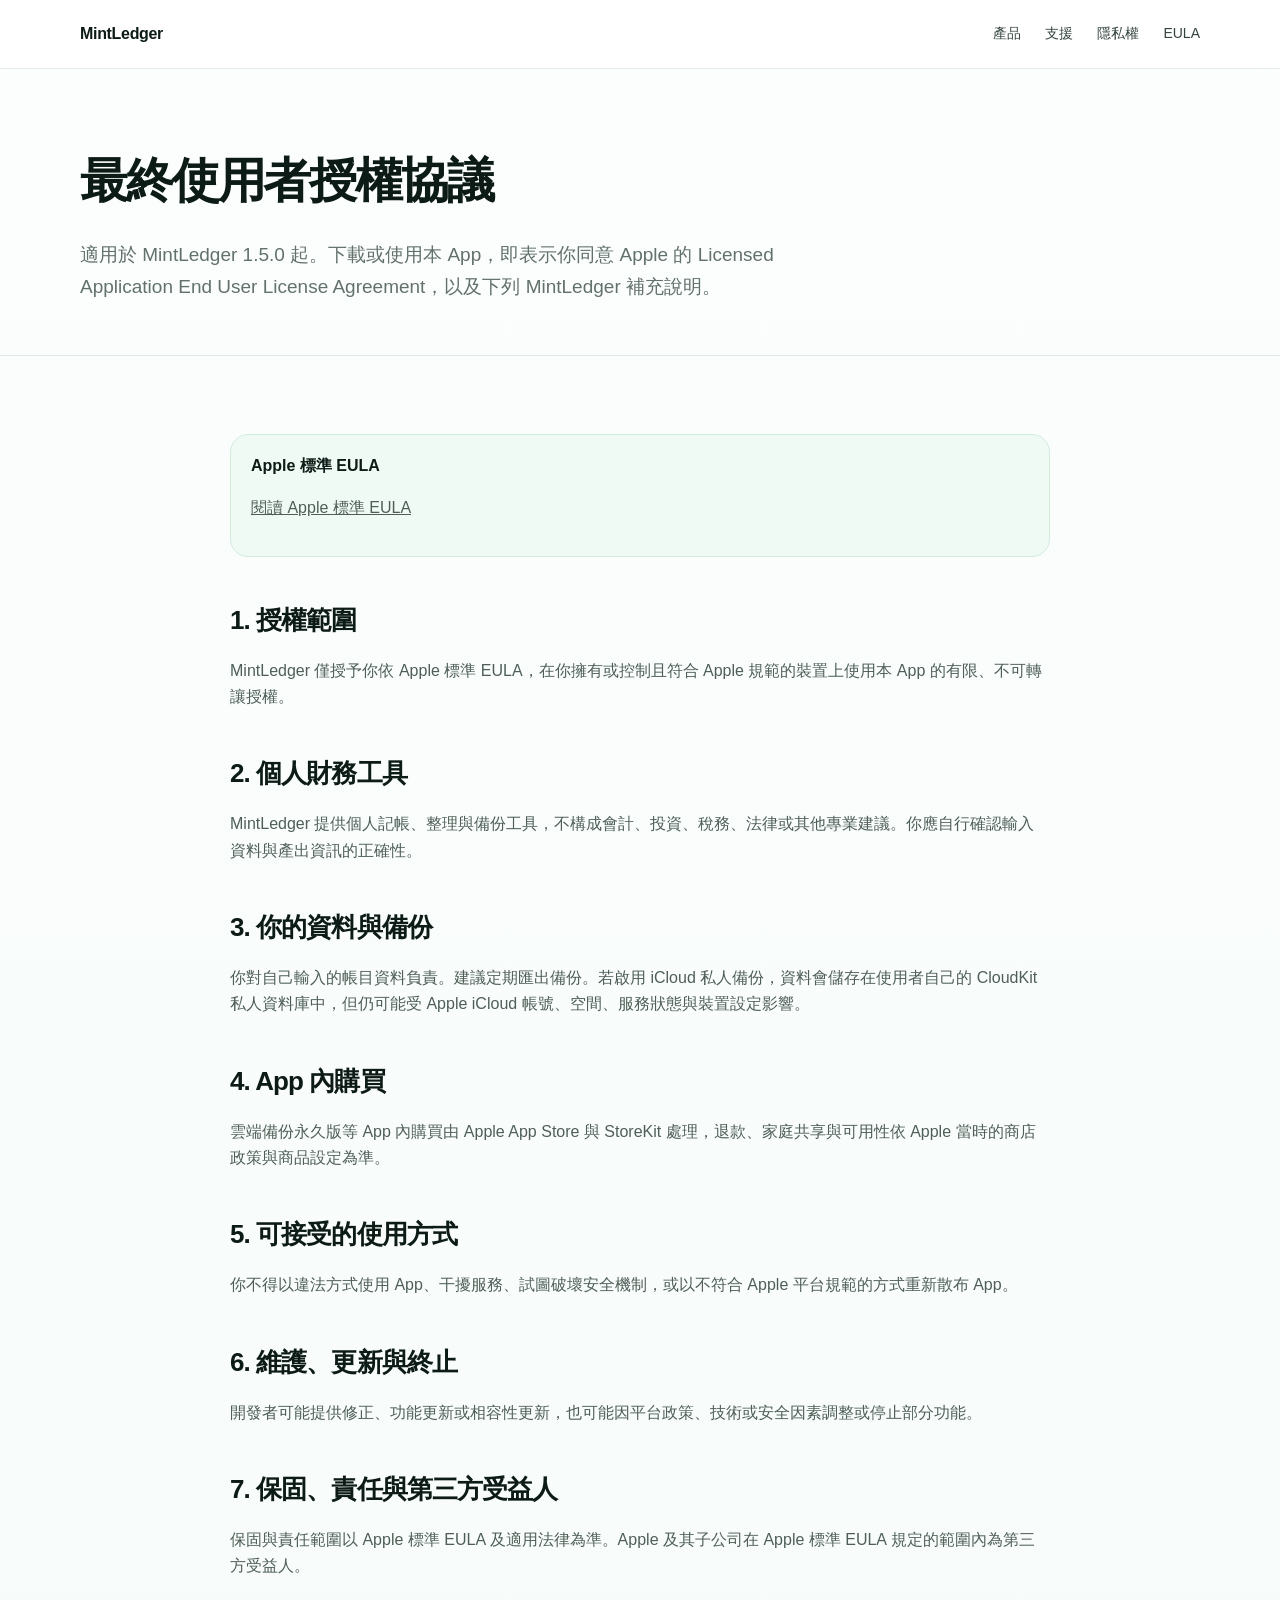
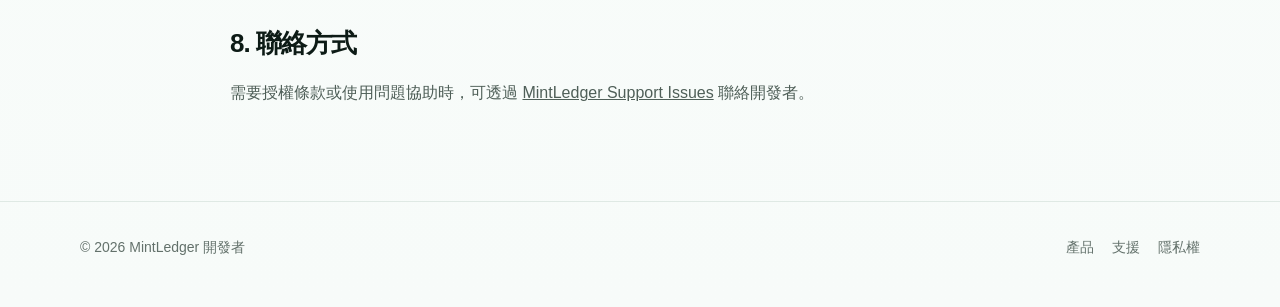
==== eula/index.html @ 4ddcff13 "Add EULA page" ====
<!doctype html><html lang="zh-Hant"><head><meta charset="utf-8"><meta name="viewport" content="width=device-width,initial-scale=1"><title>MintLedger 最終使用者授權協議</title><link rel="stylesheet" href="../assets/style.css"></head><body><header class="site-header"><div class="wrap nav"><a class="brand" href="../">MintLedger</a><nav class="navlinks"><a href="../#product">產品</a><a href="../support/">支援</a><a href="../privacy/">隱私權</a><a href="./">EULA</a></nav></div></header><main><section class="page-hero"><div class="wrap"><h1>最終使用者授權協議</h1><p>適用於 MintLedger 1.5.0 起。下載或使用本 App，即表示你同意 Apple 的 Licensed Application End User License Agreement，以及下列 MintLedger 補充說明。</p></div></section><section class="section"><div class="wrap prose"><div class="notice"><strong>Apple 標準 EULA</strong><p><a href="https://www.apple.com/legal/internet-services/itunes/dev/stdeula/">閱讀 Apple 標準 EULA</a></p></div><h2>1. 授權範圍</h2><p>MintLedger 僅授予你依 Apple 標準 EULA，在你擁有或控制且符合 Apple 規範的裝置上使用本 App 的有限、不可轉讓授權。</p><h2>2. 個人財務工具</h2><p>MintLedger 提供個人記帳、整理與備份工具，不構成會計、投資、稅務、法律或其他專業建議。你應自行確認輸入資料與產出資訊的正確性。</p><h2>3. 你的資料與備份</h2><p>你對自己輸入的帳目資料負責。建議定期匯出備份。若啟用 iCloud 私人備份，資料會儲存在使用者自己的 CloudKit 私人資料庫中，但仍可能受 Apple iCloud 帳號、空間、服務狀態與裝置設定影響。</p><h2>4. App 內購買</h2><p>雲端備份永久版等 App 內購買由 Apple App Store 與 StoreKit 處理，退款、家庭共享與可用性依 Apple 當時的商店政策與商品設定為準。</p><h2>5. 可接受的使用方式</h2><p>你不得以違法方式使用 App、干擾服務、試圖破壞安全機制，或以不符合 Apple 平台規範的方式重新散布 App。</p><h2>6. 維護、更新與終止</h2><p>開發者可能提供修正、功能更新或相容性更新，也可能因平台政策、技術或安全因素調整或停止部分功能。</p><h2>7. 保固、責任與第三方受益人</h2><p>保固與責任範圍以 Apple 標準 EULA 及適用法律為準。Apple 及其子公司在 Apple 標準 EULA 規定的範圍內為第三方受益人。</p><h2>8. 聯絡方式</h2><p>需要授權條款或使用問題協助時，可透過 <a href="https://github.com/panda-island/MintLedger-Site/issues">MintLedger Support Issues</a> 聯絡開發者。</p></div></section></main><footer class="footer"><div class="wrap footer-row"><div>© 2026 MintLedger 開發者</div><div class="footer-links"><a href="../">產品</a><a href="../support/">支援</a><a href="../privacy/">隱私權</a></div></div></footer></body></html>
---- assets/style.css ----
:root{--bg:#f7fbf9;--card:#ffffff;--text:#0d1b16;--muted:#63716b;--mint:#dff7ea;--mint2:#a8e8c8;--line:#dfe9e4;--accent:#126b4f;--dark:#0e2530}*{box-sizing:border-box}html{scroll-behavior:smooth}body{margin:0;font-family:-apple-system,BlinkMacSystemFont,"SF Pro Display","SF Pro Text","PingFang TC","Noto Sans TC",sans-serif;color:var(--text);background:linear-gradient(180deg,#fbfefd 0%,var(--bg) 100%);line-height:1.65}a{color:inherit}.wrap{width:min(1120px,calc(100% - 40px));margin:auto}.site-header{position:sticky;top:0;z-index:20;background:rgba(255,255,255,.86);backdrop-filter:blur(18px);border-bottom:1px solid rgba(223,233,228,.8)}.nav{height:68px;display:flex;align-items:center;justify-content:space-between}.brand{font-weight:750;text-decoration:none;letter-spacing:-.02em}.navlinks{display:flex;gap:24px}.navlinks a{text-decoration:none;color:#34443d;font-size:14px}.hero{padding:84px 0 68px}.hero-grid{display:grid;grid-template-columns:1.1fr .9fr;gap:56px;align-items:center}.eyebrow{display:inline-flex;padding:6px 10px;border-radius:999px;background:var(--mint);color:#195d48;font-size:13px;font-weight:700;letter-spacing:.08em}.hero h1{font-size:clamp(42px,6vw,72px);line-height:1.04;letter-spacing:-.055em;margin:20px 0}.lead{font-size:20px;color:var(--muted);max-width:680px}.button{display:inline-flex;margin-top:24px;background:var(--text);color:white;text-decoration:none;padding:13px 20px;border-radius:14px;font-weight:700}.art{aspect-ratio:1/1;display:grid;place-items:center;background:radial-gradient(circle at 45% 35%,#d7ffe9 0,#b7f2d0 34%,#eafbf2 62%,transparent 63%);border-radius:36px}.wallet{width:72%;height:55%;border-radius:36px;background:linear-gradient(145deg,#0f3442,#153f4d);box-shadow:0 30px 70px rgba(18,107,79,.22);position:relative}.wallet:before{content:"$";position:absolute;inset:0;display:grid;place-items:center;font-size:92px;font-weight:800;color:#bdf4d6}.section{padding:78px 0;border-top:1px solid var(--line)}.section h2{font-size:36px;letter-spacing:-.035em;margin:0 0 10px}.section .intro{color:var(--muted);max-width:720px;margin-bottom:34px}.grid3{display:grid;grid-template-columns:repeat(3,1fr);gap:18px}.card{background:var(--card);border:1px solid var(--line);border-radius:22px;padding:26px;box-shadow:0 10px 28px rgba(20,45,34,.04)}.num{font-size:12px;color:#2c7b60;font-weight:800;letter-spacing:.12em}.card h3{margin:10px 0 8px;font-size:21px}.card p{margin:0;color:var(--muted)}.page-hero{padding:72px 0 34px}.page-hero h1{font-size:48px;letter-spacing:-.045em;margin:0 0 14px}.page-hero p{font-size:19px;color:var(--muted);max-width:780px}.prose{max-width:820px}.prose h2{font-size:26px;margin:42px 0 10px}.prose h3{font-size:20px;margin:28px 0 8px}.prose p,.prose li{color:#4f5f58}.notice{background:#f0faf5;border:1px solid #d2ecde;border-radius:18px;padding:18px 20px}.footer{border-top:1px solid var(--line);padding:34px 0 48px;color:var(--muted);font-size:14px}.footer-row{display:flex;justify-content:space-between;gap:24px}.footer-links{display:flex;gap:18px;flex-wrap:wrap}.footer a{text-decoration:none}@media(max-width:820px){.hero-grid,.grid3{grid-template-columns:1fr}.navlinks{gap:12px;font-size:13px}.hero{padding-top:54px}.art{max-width:520px}.footer-row{flex-direction:column}.page-hero h1{font-size:40px}}
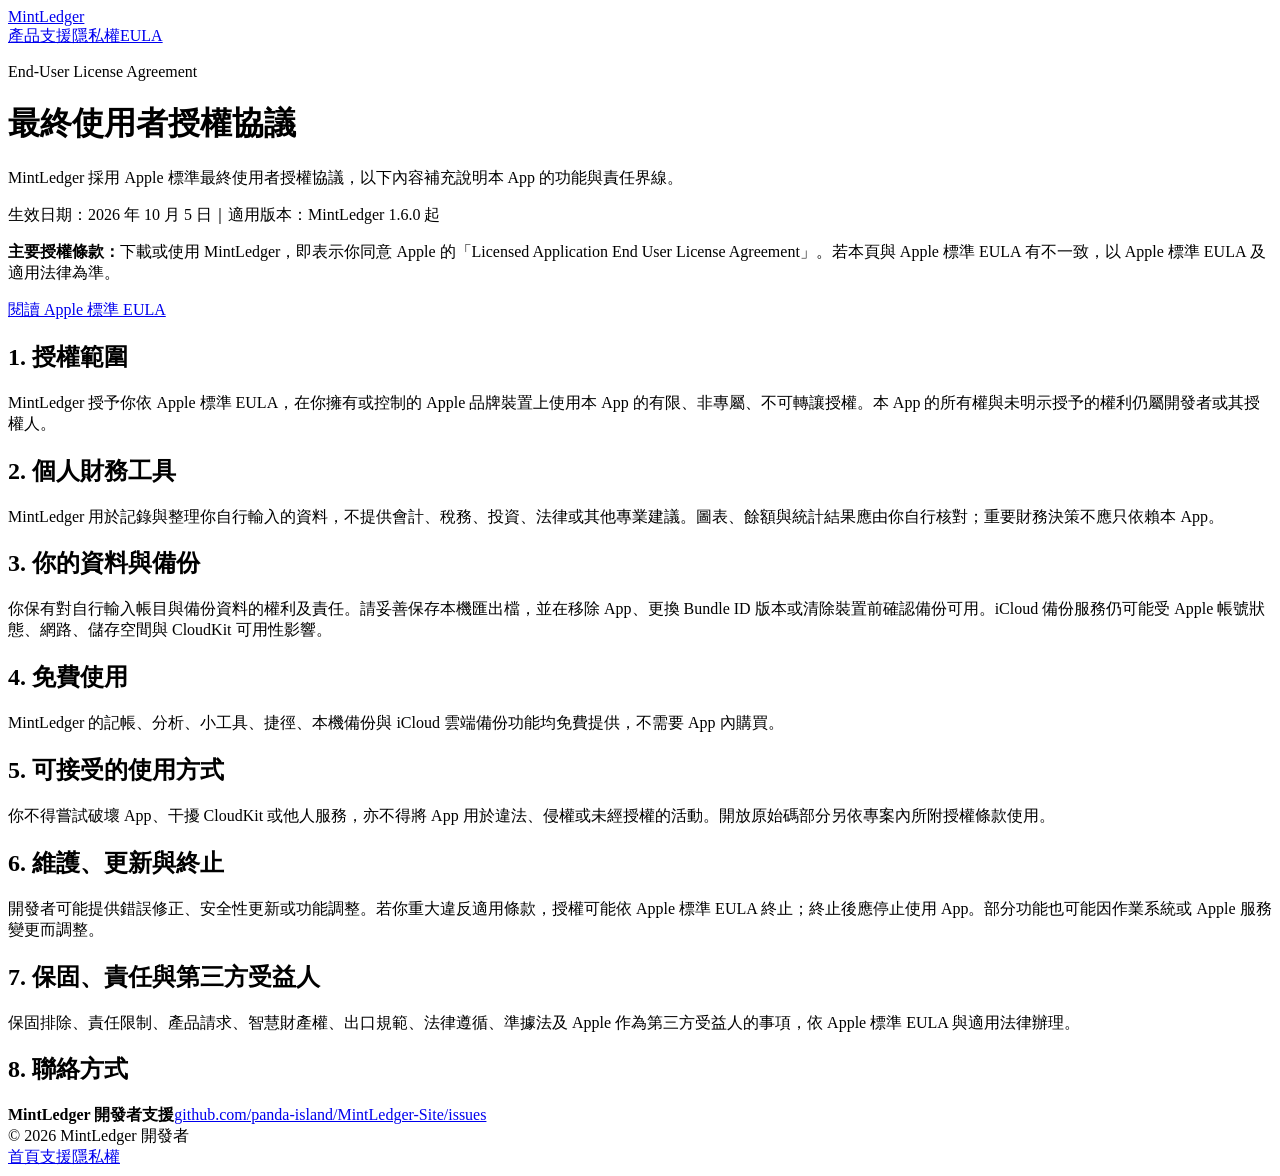
==== commit b9e0b6a1: "Update site for free features and App Store review" ====
--- a/eula/index.html
+++ b/eula/index.html
@@ -1 +1,20 @@
-<!doctype html><html lang="zh-Hant"><head><meta charset="utf-8"><meta name="viewport" content="width=device-width,initial-scale=1"><title>MintLedger 最終使用者授權協議</title><link rel="stylesheet" href="../assets/style.css"></head><body><header class="site-header"><div class="wrap nav"><a class="brand" href="../">MintLedger</a><nav class="navlinks"><a href="../#product">產品</a><a href="../support/">支援</a><a href="../privacy/">隱私權</a><a href="./">EULA</a></nav></div></header><main><section class="page-hero"><div class="wrap"><h1>最終使用者授權協議</h1><p>適用於 MintLedger 1.5.0 起。下載或使用本 App，即表示你同意 Apple 的 Licensed Application End User License Agreement，以及下列 MintLedger 補充說明。</p></div></section><section class="section"><div class="wrap prose"><div class="notice"><strong>Apple 標準 EULA</strong><p><a href="https://www.apple.com/legal/internet-services/itunes/dev/stdeula/">閱讀 Apple 標準 EULA</a></p></div><h2>1. 授權範圍</h2><p>MintLedger 僅授予你依 Apple 標準 EULA，在你擁有或控制且符合 Apple 規範的裝置上使用本 App 的有限、不可轉讓授權。</p><h2>2. 個人財務工具</h2><p>MintLedger 提供個人記帳、整理與備份工具，不構成會計、投資、稅務、法律或其他專業建議。你應自行確認輸入資料與產出資訊的正確性。</p><h2>3. 你的資料與備份</h2><p>你對自己輸入的帳目資料負責。建議定期匯出備份。若啟用 iCloud 私人備份，資料會儲存在使用者自己的 CloudKit 私人資料庫中，但仍可能受 Apple iCloud 帳號、空間、服務狀態與裝置設定影響。</p><h2>4. App 內購買</h2><p>雲端備份永久版等 App 內購買由 Apple App Store 與 StoreKit 處理，退款、家庭共享與可用性依 Apple 當時的商店政策與商品設定為準。</p><h2>5. 可接受的使用方式</h2><p>你不得以違法方式使用 App、干擾服務、試圖破壞安全機制，或以不符合 Apple 平台規範的方式重新散布 App。</p><h2>6. 維護、更新與終止</h2><p>開發者可能提供修正、功能更新或相容性更新，也可能因平台政策、技術或安全因素調整或停止部分功能。</p><h2>7. 保固、責任與第三方受益人</h2><p>保固與責任範圍以 Apple 標準 EULA 及適用法律為準。Apple 及其子公司在 Apple 標準 EULA 規定的範圍內為第三方受益人。</p><h2>8. 聯絡方式</h2><p>需要授權條款或使用問題協助時，可透過 <a href="https://github.com/panda-island/MintLedger-Site/issues">MintLedger Support Issues</a> 聯絡開發者。</p></div></section></main><footer class="footer"><div class="wrap footer-row"><div>© 2026 MintLedger 開發者</div><div class="footer-links"><a href="../">產品</a><a href="../support/">支援</a><a href="../privacy/">隱私權</a></div></div></footer></body></html>+<!doctype html>
+<html lang="zh-Hant">
+<head><meta charset="utf-8"><meta name="viewport" content="width=device-width, initial-scale=1"><meta name="description" content="MintLedger 最終使用者授權協議"><title>EULA｜MintLedger</title><link rel="icon" href="/MintLedger-Site/app-icon.png"><link rel="stylesheet" href="/MintLedger-Site/styles.css"></head>
+<body>
+  <header class="site-header"><nav class="nav" aria-label="主要導覽"><a class="brand" href="/MintLedger-Site/"><img src="/MintLedger-Site/app-icon.png" alt=""><span>MintLedger</span></a><div class="nav-links"><a href="/MintLedger-Site/">產品</a><a href="/MintLedger-Site/support/">支援</a><a href="/MintLedger-Site/privacy/">隱私權</a><a aria-current="page" href="/MintLedger-Site/eula/">EULA</a></div></nav></header>
+  <main class="document">
+    <header class="document-header"><p class="eyebrow">End-User License Agreement</p><h1>最終使用者授權協議</h1><p class="lede">MintLedger 採用 Apple 標準最終使用者授權協議，以下內容補充說明本 App 的功能與責任界線。</p><p class="meta">生效日期：2026 年 10 月 5 日｜適用版本：MintLedger 1.6.0 起</p></header>
+    <div class="notice"><strong>主要授權條款：</strong>下載或使用 MintLedger，即表示你同意 Apple 的「Licensed Application End User License Agreement」。若本頁與 Apple 標準 EULA 有不一致，以 Apple 標準 EULA 及適用法律為準。</div>
+    <p><a href="https://www.apple.com/legal/internet-services/itunes/dev/stdeula/">閱讀 Apple 標準 EULA</a></p>
+    <section><h2>1. 授權範圍</h2><p>MintLedger 授予你依 Apple 標準 EULA，在你擁有或控制的 Apple 品牌裝置上使用本 App 的有限、非專屬、不可轉讓授權。本 App 的所有權與未明示授予的權利仍屬開發者或其授權人。</p></section>
+    <section><h2>2. 個人財務工具</h2><p>MintLedger 用於記錄與整理你自行輸入的資料，不提供會計、稅務、投資、法律或其他專業建議。圖表、餘額與統計結果應由你自行核對；重要財務決策不應只依賴本 App。</p></section>
+    <section><h2>3. 你的資料與備份</h2><p>你保有對自行輸入帳目與備份資料的權利及責任。請妥善保存本機匯出檔，並在移除 App、更換 Bundle ID 版本或清除裝置前確認備份可用。iCloud 備份服務仍可能受 Apple 帳號狀態、網路、儲存空間與 CloudKit 可用性影響。</p></section>
+    <section><h2>4. 免費使用</h2><p>MintLedger 的記帳、分析、小工具、捷徑、本機備份與 iCloud 雲端備份功能均免費提供，不需要 App 內購買。</p></section>
+    <section><h2>5. 可接受的使用方式</h2><p>你不得嘗試破壞 App、干擾 CloudKit 或他人服務，亦不得將 App 用於違法、侵權或未經授權的活動。開放原始碼部分另依專案內所附授權條款使用。</p></section>
+    <section><h2>6. 維護、更新與終止</h2><p>開發者可能提供錯誤修正、安全性更新或功能調整。若你重大違反適用條款，授權可能依 Apple 標準 EULA 終止；終止後應停止使用 App。部分功能也可能因作業系統或 Apple 服務變更而調整。</p></section>
+    <section><h2>7. 保固、責任與第三方受益人</h2><p>保固排除、責任限制、產品請求、智慧財產權、出口規範、法律遵循、準據法及 Apple 作為第三方受益人的事項，依 Apple 標準 EULA 與適用法律辦理。</p></section>
+    <section><h2>8. 聯絡方式</h2><div class="contact-box"><strong>MintLedger 開發者支援</strong><a href="https://github.com/panda-island/MintLedger-Site/issues">github.com/panda-island/MintLedger-Site/issues</a></div></section>
+  </main>
+  <footer><div class="footer-inner"><span>© 2026 MintLedger 開發者</span><div class="footer-links"><a href="/MintLedger-Site/">首頁</a><a href="/MintLedger-Site/support/">支援</a><a href="/MintLedger-Site/privacy/">隱私權</a></div></div></footer>
+</body></html>
